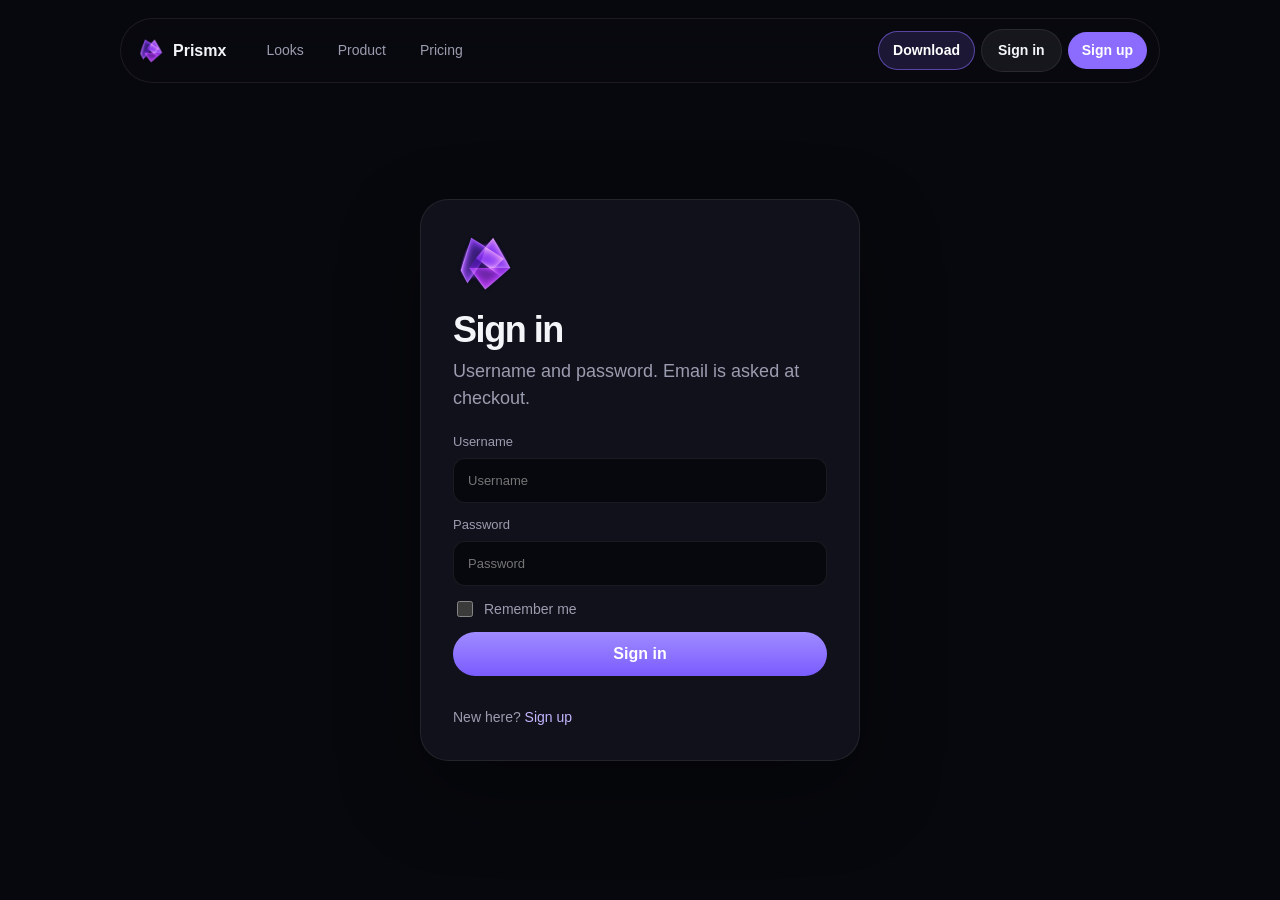
==== account.html @ 266613dd "Publish the current site, including the Windows download page." ====
<!DOCTYPE html>
<html lang="en">
<head>
  <meta charset="UTF-8" />
  <meta name="viewport" content="width=device-width, initial-scale=1" />
  <meta name="view-transition" content="same-origin" />
  <title>Account settings — Prismx</title>
  <link rel="icon" href="logo.png" />
  <link rel="stylesheet" href="styles.css?v=8" />
</head>
<body>
  <header class="nav">
    <a class="brand" href="index.html">
      <img src="logo.png" alt="" />
      <span>Prismx</span>
    </a>
    <nav class="nav-links" aria-label="Page">
      <a href="index.html#looks">Looks</a>
      <a href="index.html#product">Product</a>
      <a href="index.html#pricing">Pricing</a>
      <a class="nav-download" href="download.html">Download</a>
      <a class="nav-signin" id="navSignIn" href="account.html" aria-current="page">Sign in</a>
      <a class="nav-cta" id="navSignUp" href="signup.html">Sign up</a>
    </nav>
    <button class="nav-toggle" type="button" aria-label="Menu" aria-expanded="false">
      <span></span><span></span>
    </button>
  </header>

  <main class="account" id="accountPage">
    <section class="account-card account-wide reveal">
      <img class="account-mark" src="logo.png" alt="" />
      <h1>Account settings</h1>
      <p class="lede">Your plan, key, and billing. A subscription keeps the same key while it is paid. A missed payment pauses that key until you renew it. Cancelling it leaves the key on until the time you already paid for ends, then you need a new key.</p>
      <dl class="bill">
        <div><dt>Plan</dt><dd id="billPlan">No plan</dd></div>
        <div><dt>Status</dt><dd id="billStatus">No key yet</dd></div>
        <div><dt>Email</dt><dd id="billEmail">Added at checkout</dd></div>
        <div><dt>Customer</dt><dd id="billCustomer">Assigned when the account is created</dd></div>
        <div><dt>Order</dt><dd id="billOrder">Shown after checkout</dd></div>
        <div><dt>Key</dt><dd class="key-line"><span id="billKey">None yet</span><button type="button" class="eye" id="billKeyEye" hidden aria-label="Show key"><svg class="open-eye" viewBox="0 0 24 24" aria-hidden="true"><path fill="currentColor" d="M12 5c5.5 0 9.5 4.2 11 7-1.5 2.8-5.5 7-11 7S2.5 14.8 1 12C2.5 9.2 6.5 5 12 5zm0 2C8.2 7 5 9.8 3.6 12 5 14.2 8.2 17 12 17s7-2.8 8.4-5C19 9.8 15.8 7 12 7zm0 2.2a2.8 2.8 0 1 1 0 5.6 2.8 2.8 0 0 1 0-5.6z"/></svg><svg class="shut" viewBox="0 0 24 24" aria-hidden="true"><path fill="currentColor" d="M3.3 4.7 4.7 3.3 20.7 19.3 19.3 20.7 16.2 17.6A12 12 0 0 1 12 19C6.5 19 2.5 14.8 1 12a13 13 0 0 1 4.1-4.7L3.3 4.7zM8.1 9.5A2.8 2.8 0 0 0 9.4 14.6l-1.5 1.5A11 11 0 0 1 3.6 12C5 9.8 8.1 7.2 12 7c.7 0 1.4.1 2 .3L12.4 9a2.8 2.8 0 0 0-4.3.5zM12 7.1l-.2 1.5c3.2.5 5.6 2.4 6.8 3.4-.4.5-.9 1-1.5 1.5l1.4 1.4A13 13 0 0 0 23 12c-1.5-2.8-5.5-7-11-7z"/></svg></button></dd></div>
        <div><dt>Billing</dt><dd id="billDate">Choose a plan to get a key.</dd></div>
      </dl>
      <div class="bill-actions">
        <button class="btn primary" id="renewBtn" type="button" hidden>Renew</button>
        <button class="btn ghost" id="cancelBtn" type="button" hidden>Cancel subscription</button>
        <a class="btn ghost" id="newKeyLink" href="index.html#pricing" hidden>Get a new key</a>
      </div>
      <p class="form-note" id="formNote" role="status"></p>
      <h2>Billing history</h2>
      <ul class="history" id="billHistory"></ul>
    </section>
  </main>
  <script src="site.js?v=6"></script>
  <script src="auth.js?v=9"></script>
</body>
</html>
---- styles.css ----
:root {
  --bg: #07080d;
  --ink: #f4f5f8;
  --muted: #9b9caf;
  --line: rgba(255, 255, 255, 0.08);
  --purple: #8b6cff;
  --purple-2: #c4b5ff;
  --card: #10111a;
  --ease: cubic-bezier(0.22, 1, 0.36, 1);
  color-scheme: dark;
}

* { box-sizing: border-box; }
html { scroll-behavior: smooth; }
body {
  margin: 0;
  background: var(--bg);
  color: var(--ink);
  font-family: "Segoe UI", sans-serif;
  line-height: 1.5;
}
img { max-width: 100%; display: block; }
a { color: inherit; text-decoration: none; }
button, input { font: inherit; color: inherit; }
h1, h2, h3 { letter-spacing: -0.04em; line-height: 1.02; margin: 0; }
p { margin: 0; }

.nav {
  position: fixed; z-index: 20; top: 18px; left: 50%;
  transform: translateX(-50%);
  width: min(1040px, calc(100% - 28px));
  display: flex; align-items: center; gap: 18px;
  padding: 10px 12px 10px 16px;
  background: rgba(10, 11, 16, 0.72);
  border: 1px solid var(--line);
  border-radius: 999px;
  backdrop-filter: blur(16px);
}
.brand { display: flex; align-items: center; gap: 8px; font-weight: 650; }
.brand img { width: 28px; height: 28px; }
.nav-links { display: flex; gap: 6px; margin-left: 8px; flex: 1; align-items: center; }
.nav-links a {
  padding: 8px 14px; border-radius: 999px; color: var(--muted); font-size: 14px;
  transition: background 0.35s var(--ease), color 0.35s var(--ease), transform 0.35s var(--ease);
}
.nav-links a:hover, .nav-links a[aria-current="page"] { color: var(--ink); background: rgba(255,255,255,0.06); }
.nav-links .nav-download {
  margin-left: auto;
  border: 1px solid rgba(139, 108, 255, 0.55);
  background: rgba(139, 108, 255, 0.16);
  color: white;
  font-weight: 650;
}
.nav-links .nav-download:hover { color: white; background: rgba(139, 108, 255, 0.32); }
.nav-links .nav-signin {
  margin-left: 0;
  padding: 10px 16px; border-radius: 999px;
  border: 1px solid var(--line); color: var(--ink); font-weight: 650;
}
.nav-links .nav-signin:hover { color: var(--ink); background: rgba(255,255,255,0.06); transform: translateY(-2px); }
.nav-links .nav-cta,
.nav-links .nav-cta:hover { margin-left: 0; color: white; background: var(--purple); }
.nav-cta, .btn {
  margin-left: auto;
  border: 0; border-radius: 999px; padding: 10px 16px;
  background: var(--purple); color: white; font-weight: 650;
  transition: transform 0.35s var(--ease), background 0.35s var(--ease);
}
.nav-cta:hover, .btn:hover { transform: translateY(-2px); }
.btn:active, .nav-cta:active { transform: scale(0.97); }
.btn.ghost { background: #171822; border: 1px solid var(--line); }
.btn.primary { background: linear-gradient(180deg, #a08bff, #7a5cff); }
.nav-toggle { display: none; margin-left: auto; background: transparent; border: 0; width: 42px; height: 42px; }
.nav-toggle span { display: block; height: 2px; margin: 6px 8px; background: white; border-radius: 2px; }

.hero {
  min-height: 100vh;
  display: flex; flex-direction: column; align-items: center; justify-content: center;
  text-align: center; padding: 140px 24px 80px;
  background:
    radial-gradient(520px 280px at 50% 42%, rgba(139, 108, 255, 0.28), transparent 70%),
    var(--bg);
}
.pill, .kicker {
  color: var(--purple-2); letter-spacing: 0.16em; text-transform: uppercase; font-size: 12px; font-weight: 650;
}
.pill {
  display: inline-flex; align-items: center; gap: 8px;
  padding: 7px 12px; border-radius: 999px;
  border: 1px solid rgba(139, 108, 255, 0.35);
  background: rgba(139, 108, 255, 0.08);
}
.pill i { width: 7px; height: 7px; border-radius: 50%; background: #3dd68c; box-shadow: 0 0 0 4px rgba(61, 214, 140, 0.15); }
.hero h1 { font-size: clamp(52px, 8vw, 92px); margin-top: 22px; }
.hero h1 em { font-style: normal; color: #b7a6ff; }
.lede { max-width: 560px; color: var(--muted); margin-top: 18px; font-size: 18px; }
.hero-actions { display: flex; gap: 12px; margin-top: 28px; }
.ticks { display: flex; gap: 22px; list-style: none; padding: 0; margin: 28px 0 0; color: var(--muted); font-size: 14px; }
.ticks li::before { content: ""; display: inline-block; width: 7px; height: 7px; margin-right: 8px; border-radius: 50%; background: #3dd68c; }

.story { height: 420vh; position: relative; }
.story-pin {
  position: sticky; top: 0; height: 100vh;
  display: grid;
  grid-template-columns: minmax(0, 1.35fr) minmax(280px, 0.75fr);
  gap: 48px; align-items: center;
  padding: 110px 6vw 90px;
}
.compare { min-width: 0; }
.frame {
  position: relative; height: min(58vh, 520px);
  border-radius: 28px; overflow: hidden;
  background: #12131c; border: 1px solid var(--line);
  box-shadow: 0 30px 80px rgba(0, 0, 0, 0.35);
  touch-action: none; cursor: ew-resize;
  user-select: none; -webkit-user-select: none;
}
.shot {
  position: absolute; inset: 0; width: 100%; height: 100%; object-fit: cover; pointer-events: none;
  -webkit-user-drag: none; user-select: none;
}
.grade { clip-path: inset(0 44% 0 0); }
.tag {
  position: absolute; top: 16px; z-index: 2;
  padding: 6px 10px; border-radius: 999px; font-size: 11px; letter-spacing: 0.12em; text-transform: uppercase;
  background: rgba(8, 9, 14, 0.72);
}
.tag.before { left: 16px; }
.tag.after { right: 16px; }
.split {
  position: absolute; top: 0; bottom: 0; left: 56%; width: 28px; margin-left: -14px; z-index: 3;
  display: grid; place-items: center;
  user-select: none; -webkit-user-select: none;
}
.split:focus { outline: none; }
.split:focus-visible { outline: 2px solid rgba(196, 181, 255, 0.9); outline-offset: 4px; }
.split::before { content: ""; position: absolute; top: 0; bottom: 0; left: 13px; width: 2px; background: white; }
.knob {
  width: 42px; height: 42px; border-radius: 50%;
  background: var(--purple);
  box-shadow: 0 8px 24px rgba(139, 108, 255, 0.45);
  position: relative;
}
.knob::before, .knob::after {
  content: ""; position: absolute; top: 16px; width: 7px; height: 7px;
  border-top: 2px solid white; border-right: 2px solid white;
}
.knob::before { left: 10px; transform: rotate(-135deg); }
.knob::after { right: 10px; transform: rotate(45deg); }
.rail { height: 4px; margin: 16px 8px 0; background: #1c1d2a; border-radius: 99px; }
.rail i { display: block; height: 100%; width: 56%; border-radius: inherit; background: linear-gradient(90deg, #6d56e8, #c4b5ff); }

.story-copy { position: relative; min-height: 620px; }
.story-copy .text-link { position: absolute; left: 0; bottom: 0; }
.pane {
  position: absolute; inset: 0 auto auto 0; width: 100%;
  opacity: 0; transform: translateY(22px);
  transition: opacity 0.55s var(--ease), transform 0.55s var(--ease);
  pointer-events: none;
}
.pane.on { opacity: 1; transform: none; pointer-events: auto; }
.pane h2 { font-size: clamp(36px, 4vw, 56px); margin: 12px 0 14px; }
.pane p, .pane li span { color: var(--muted); }
.pane ul { list-style: none; padding: 0; margin: 22px 0; display: grid; gap: 14px; }
.pane li { display: grid; gap: 2px; }
.pane strong { font-size: 15px; }
.text-link { color: var(--purple-2); font-weight: 650; }
.chapters {
  position: absolute; left: 6vw; right: 6vw; bottom: 28px;
  display: grid; grid-template-columns: repeat(4, 1fr); gap: 18px;
}
.chapters button {
  background: transparent; border: 0; border-top: 1px solid rgba(255,255,255,0.14);
  text-align: left; padding: 12px 0; color: var(--muted); cursor: pointer;
}
.chapters button.on { color: white; border-top-color: var(--purple); }

.product, .pricing { padding: 110px 6vw; }
.section-head { max-width: 680px; margin-bottom: 36px; }
.pricing .section-head { margin-left: auto; margin-right: auto; text-align: center; }
.pricing .kicker { display: flex; justify-content: center; align-items: center; gap: 12px; }
.pricing .kicker::before, .pricing .kicker::after {
  content: ""; width: 28px; height: 1px; background: rgba(139, 108, 255, 0.8);
}
.section-head h2, .closing h2 { font-size: clamp(40px, 5vw, 68px); margin: 10px 0 12px; }
.section-head p, .closing p { color: var(--muted); font-size: 18px; }
.cards, .plans { display: grid; grid-template-columns: repeat(4, 1fr); gap: 14px; }
.plans { grid-template-columns: repeat(3, 1fr); align-items: stretch; }
.card, .plan {
  background: var(--card); border: 1px solid var(--line); border-radius: 22px; padding: 22px;
}
.card span, .plan h3 { color: var(--purple-2); font-size: 13px; letter-spacing: 0.14em; }
.card h3 { margin: 28px 0 8px; font-size: 24px; }
.card p, .plan p, .plan li { color: var(--muted); }
.plan { display: flex; flex-direction: column; gap: 12px; padding: 28px; background: #0d0d12; }
.plan-tag {
  margin: 0; color: var(--purple-2); font-size: 12px; font-weight: 700;
  letter-spacing: 0.16em; text-transform: uppercase;
}
.plan h3 { color: white; font-size: 32px; letter-spacing: -0.04em; }
.plan .amount {
  display: flex; align-items: baseline; gap: 8px;
  margin: 0; font-size: 52px; color: white; letter-spacing: -0.05em; font-weight: 720;
}
.plan .amount small { font-size: 16px; color: var(--muted); font-weight: 500; letter-spacing: 0; }
.plan ul {
  list-style: none; padding: 16px 0 8px; margin: 4px 0 8px;
  border-top: 1px solid var(--line); display: grid; gap: 10px;
}
.plan li { position: relative; padding-left: 22px; }
.plan li::before { content: "✓"; position: absolute; left: 0; color: #3dd68c; }
.plan .btn { margin-top: auto; text-align: center; border-radius: 14px; }
.plan.featured {
  background: linear-gradient(180deg, rgba(139, 108, 255, 0.16), #100e18 42%);
  border-color: #8b6cff;
  box-shadow: 0 0 0 1px rgba(139, 108, 255, 0.35), 0 24px 70px rgba(139, 108, 255, 0.16);
  transform: translateY(-18px);
}

.closing {
  margin: 20px 6vw 80px; padding: 72px 32px; text-align: center; border-radius: 32px;
  background:
    radial-gradient(420px 180px at 50% 0%, rgba(139, 108, 255, 0.35), transparent 70%),
    #10111a;
  border: 1px solid var(--line);
}
.closing .btn { display: inline-block; margin-top: 22px; }

footer {
  display: flex; justify-content: space-between; gap: 18px; align-items: center;
  padding: 28px 6vw 40px; color: var(--muted); border-top: 1px solid var(--line);
}
footer p { max-width: 360px; }

.reveal { animation: rise 0.9s var(--ease) both; animation-timeline: view(); animation-range: entry 0% cover 28%; }
@keyframes rise { from { opacity: 0; transform: translateY(28px); } to { opacity: 1; transform: none; } }

.account { min-height: 100vh; display: grid; place-items: center; padding: 120px 20px 60px; }
.account-card {
  width: min(440px, 100%);
  background: #10111a; border: 1px solid var(--line); border-radius: 28px; padding: 32px;
  box-shadow: 0 30px 80px rgba(0,0,0,0.35);
}
.account-mark { width: 64px; height: 64px; margin-bottom: 16px; }
.account-card h1 { font-size: 36px; }
.account-card .lede { margin: 10px 0 20px; }
.switch { display: grid; grid-template-columns: 1fr 1fr; padding: 4px; background: #07080d; border-radius: 999px; margin-bottom: 18px; }
.switch button { border: 0; background: transparent; border-radius: 999px; padding: 8px; color: var(--muted); cursor: pointer; }
.switch button.on { background: #1a1b27; color: white; }
form { display: grid; gap: 12px; }
form .btn { margin-left: 0; width: 100%; text-align: center; }
label { display: grid; gap: 6px; color: var(--muted); font-size: 13px; }
input {
  border: 1px solid var(--line); background: #07080d; border-radius: 12px; padding: 12px 14px;
}
input:focus { outline: 2px solid rgba(139, 108, 255, 0.7); }
.form-note { min-height: 1.2em; color: var(--purple-2); }
.form-note.bad { color: #ff8fa0; }
.check { display: flex; align-items: center; gap: 8px; color: var(--muted); font-size: 14px; }
.check input { width: 16px; height: 16px; accent-color: var(--purple); }
.swap { color: var(--muted); font-size: 14px; }
.swap a { color: var(--purple-2); }
.key-box {
  margin-top: 4px; padding: 14px; border-radius: 12px;
  background: #07080d; border: 1px solid rgba(139, 108, 255, 0.45);
  letter-spacing: 0.08em; font-size: 18px;
  display: flex; align-items: center; justify-content: center; gap: 12px;
}
.key-box[hidden] { display: none; }
.key-line { display: inline-flex; align-items: center; gap: 8px; }
.eye {
  width: 34px; height: 34px; border-radius: 999px; padding: 0;
  border: 1px solid var(--line); background: #171522; color: var(--muted);
  display: grid; place-items: center; cursor: pointer; flex: none;
}
.eye[hidden] { display: none; }
.eye svg { width: 18px; height: 18px; }
.eye .shut { display: none; }
.eye.open .open-eye { display: none; }
.eye.open .shut { display: block; }
.eye.open { color: var(--purple-2); }
.account-wide { width: min(680px, 100%); }
.bill { display: grid; gap: 10px; margin: 8px 0 18px; }
.bill div { display: grid; grid-template-columns: 110px 1fr; gap: 12px; align-items: baseline; }
.bill dt { color: var(--muted); font-size: 13px; }
.bill dd { margin: 0; }
.bill-actions { display: flex; flex-wrap: wrap; gap: 10px; }
.bill-actions .btn { margin-left: 0; width: auto; }
.history { list-style: none; padding: 0; margin: 12px 0 0; display: grid; gap: 10px; }
.history li { padding: 12px 14px; border-radius: 14px; background: #07080d; border: 1px solid var(--line); }
.history time { display: block; color: var(--muted); font-size: 12px; margin-bottom: 4px; }
.account-card h2 { font-size: 18px; margin-top: 22px; }

.checkout-body { background: #07060c; }
.checkout {
  min-height: 100vh;
  display: grid;
  grid-template-columns: 320px minmax(0, 1fr);
  gap: 22px;
  padding: 18px;
}
.order {
  display: flex; flex-direction: column;
  background: #100e18;
  border: 1px solid rgba(255,255,255,0.06);
  border-radius: 22px;
  padding: 22px 22px 18px;
}
.order-top { display: flex; align-items: center; justify-content: space-between; gap: 12px; }
.order-brand { display: flex; align-items: center; gap: 10px; }
.order-brand img { width: 36px; height: 36px; }
.order-brand strong { display: block; letter-spacing: 0.08em; font-size: 13px; }
.order-brand small { color: var(--muted); font-size: 12px; }
.lang {
  border: 1px solid var(--line); border-radius: 999px; padding: 6px 10px;
  font-size: 12px; letter-spacing: 0.08em; color: var(--muted);
}
.order-kicker {
  margin-top: 28px; color: var(--muted); letter-spacing: 0.16em;
  text-transform: uppercase; font-size: 12px; font-weight: 650;
}
.order-price { font-size: 64px; font-weight: 720; letter-spacing: -0.05em; line-height: 1; margin-top: 8px; }
.order-count { color: var(--muted); margin: 6px 0 18px; }
.order-item {
  display: grid; grid-template-columns: 52px 1fr auto; gap: 12px; align-items: center;
  padding: 14px 0; border-top: 1px solid var(--line); border-bottom: 1px solid var(--line);
}
.order-item img {
  width: 52px; height: 52px; border-radius: 12px; object-fit: cover;
  background: #1a1730; padding: 6px;
}
.order-item strong { font-size: 13px; letter-spacing: 0.04em; }
.order-item span, .order-line span:last-child { color: var(--ink); }
.order-line {
  display: flex; justify-content: space-between; gap: 12px;
  padding: 14px 0; border-bottom: 1px solid var(--line); color: var(--muted);
}
.order-line.total { border-bottom: 0; color: var(--ink); font-weight: 650; }
.order-help { margin-top: auto; padding-top: 28px; }
.order-help p { color: var(--muted); font-size: 14px; margin-bottom: 10px; }
.support {
  display: block; text-align: center; border-radius: 12px; padding: 12px;
  border: 1px solid var(--line); background: #171522; color: var(--ink); font-weight: 650;
}
.pay { padding: 8px 18px 28px 8px; min-width: 0; }
.steps {
  list-style: none; display: grid; grid-template-columns: repeat(3, 1fr);
  gap: 18px; margin: 0 0 22px; padding: 0 0 14px;
  border-bottom: 1px solid rgba(255,255,255,0.08);
}
.steps li { color: #6d6a80; font-size: 14px; display: flex; align-items: center; gap: 8px; position: relative; }
.steps li span { font-size: 12px; letter-spacing: 0.08em; }
.steps li.on { color: white; }
.steps li.on::after, .steps li.done::after {
  content: ""; position: absolute; left: 0; right: 18px; bottom: -15px; height: 2px;
  background: linear-gradient(90deg, #8b6cff, transparent);
}
.steps li.done { color: var(--purple-2); }
.pay-form { display: grid; gap: 16px; }
.checkout-body form { display: grid; gap: 16px; }
.pay-block {
  background: #12101a; border: 1px solid rgba(255,255,255,0.06);
  border-radius: 18px; padding: 18px;
}
.pay-block header, .delivery header { display: flex; gap: 12px; align-items: flex-start; margin-bottom: 16px; }
.pay-block header > span, .delivery header > span {
  width: 28px; height: 28px; border-radius: 50%; display: grid; place-items: center;
  background: #2a2448; color: var(--purple-2); font-size: 12px; flex: none;
}
.pay-block h2, .delivery h2 { font-size: 18px; letter-spacing: -0.03em; }
.pay-block header p, .delivery header p { color: var(--muted); font-size: 14px; margin-top: 2px; }
.pay-grid { display: grid; grid-template-columns: 1.4fr 0.8fr; gap: 12px; }
.checkout-body label { display: grid; gap: 6px; color: var(--muted); font-size: 13px; }
.checkout-body input[type="email"],
.checkout-body input[type="text"] {
  width: 100%; border: 1px solid rgba(255,255,255,0.08); background: #0c0b12;
  border-radius: 12px; padding: 14px 14px;
}
.promo { display: grid; grid-template-columns: 1fr auto; gap: 10px; }
.promo button, .pay-back {
  border: 1px solid rgba(255,255,255,0.1); background: #171522; color: var(--ink);
  border-radius: 12px; padding: 0 18px; font-weight: 650; cursor: pointer;
}
.methods { display: grid; grid-template-columns: 1fr 1fr; gap: 10px; }
.method {
  position: relative;
  display: flex; align-items: center; gap: 10px; min-height: 58px; padding: 10px 14px;
  border-radius: 14px; border: 1px solid rgba(255,255,255,0.08); background: #0c0b12;
  cursor: pointer; color: var(--ink); font-weight: 650;
}
.method input {
  position: absolute; inset: 0; width: 100%; height: 100%; margin: 0;
  appearance: none; background: transparent; border: 0; cursor: pointer;
}
.method svg { width: 28px; height: 28px; flex: none; }
.method.on {
  border-color: #8b6cff;
  background: linear-gradient(90deg, rgba(99, 91, 255, 0.28), #141226 55%);
  box-shadow: inset 0 0 0 1px rgba(139, 108, 255, 0.35);
}
.agree {
  display: flex !important; align-items: flex-start; gap: 10px;
  margin-top: 12px; color: var(--muted); font-size: 13px; line-height: 1.4;
}
.agree input { width: 16px; height: 16px; margin-top: 2px; accent-color: var(--purple); flex: none; }
.pay-actions { display: flex; gap: 10px; margin-top: 16px; }
.pay-go {
  flex: 1; text-align: center; border: 0; border-radius: 14px; padding: 14px 18px;
  background: linear-gradient(180deg, #b08cff, #7d5cff); color: white; font-weight: 700;
  box-shadow: 0 10px 30px rgba(125, 92, 255, 0.28); cursor: pointer;
}
.pay-back { display: grid; place-items: center; min-width: 140px; text-decoration: none; }
.manual {
  position: fixed; inset: 0; z-index: 40;
  display: grid; place-items: center; padding: 18px;
  background: rgba(7, 6, 12, 0);
  backdrop-filter: blur(18px);
  -webkit-backdrop-filter: blur(18px);
  opacity: 0;
  visibility: hidden;
  pointer-events: none;
  transition: opacity 0.4s var(--ease), background 0.4s var(--ease), visibility 0.4s;
}
.manual.show {
  opacity: 1;
  visibility: visible;
  pointer-events: auto;
  background: rgba(7, 6, 12, 0.55);
}
.manual[hidden] { display: none; }
.manual-card {
  width: min(420px, 100%);
  background:
    radial-gradient(280px 120px at 50% -20%, rgba(139, 108, 255, 0.35), transparent 70%),
    #12101a;
  border: 1px solid rgba(139, 108, 255, 0.5);
  border-radius: 22px;
  padding: 22px;
  box-shadow: 0 24px 70px rgba(80, 50, 180, 0.38);
  transform: translateY(22px) scale(0.94);
  opacity: 0;
  transition: transform 0.48s var(--ease), opacity 0.4s var(--ease);
}
.manual.show .manual-card { transform: none; opacity: 1; }
.manual-kicker {
  color: var(--purple-2); letter-spacing: 0.16em; text-transform: uppercase;
  font-size: 12px; font-weight: 650;
}
.manual-card h2 { font-size: 28px; margin: 8px 0 10px; }
.manual-card p { color: var(--muted); font-size: 15px; }
.manual-actions { display: grid; gap: 10px; margin-top: 18px; }
.manual-actions .pay-go,
.manual-actions .pay-back { width: 100%; min-height: 48px; }
.delivery {
  background: #12101a; border: 1px solid rgba(255,255,255,0.06);
  border-radius: 18px; padding: 18px;
}
.checkout-body form[hidden],
.delivery[hidden] { display: none !important; }
.checkout-body .key-box { margin-top: 0; font-size: 28px; padding: 22px; }
.order-no {
  margin: 0 0 10px; color: var(--purple-2); letter-spacing: 0.08em;
  font-size: 16px; font-weight: 650;
}
.order-no[hidden] { display: none; }
.checkout-body .form-note { min-height: 0; }

@media (max-width: 980px) {
  .nav-links { display: none; }
  .nav.open .nav-links {
    display: flex; flex-direction: column;
    position: absolute; top: 64px; left: 0; right: 0;
    padding: 12px; background: rgba(16, 17, 26, 0.92); border-radius: 18px; border: 1px solid var(--line);
    backdrop-filter: blur(16px);
    animation: menu-in 0.42s var(--ease);
  }
  .nav-toggle { display: block; }
  .nav.open .nav-download,
  .nav.open .nav-signin { margin-left: 0; }
  .story { height: auto; }
  .story-pin { position: relative; height: auto; grid-template-columns: 1fr; padding-top: 120px; }
  .story-copy { min-height: 0; }
  .pane { position: relative; opacity: 1; transform: none; margin-bottom: 28px; }
  .chapters { position: relative; left: auto; right: auto; bottom: auto; margin-top: 8px; grid-template-columns: repeat(2, 1fr); }
  .cards, .plans { grid-template-columns: 1fr; }
  .plan.featured { transform: none; }
  footer { flex-direction: column; align-items: flex-start; }
  .checkout { grid-template-columns: 1fr; padding: 12px; }
  .order { min-height: 0; }
  .order-help { margin-top: 24px; }
  .pay { padding: 0 0 24px; }
  .steps { grid-template-columns: 1fr; gap: 8px; }
  .steps li.on::after, .steps li.done::after { display: none; }
  .pay-grid, .methods, .pay-actions { grid-template-columns: 1fr; }
  .pay-actions { flex-direction: column; }
  .order-price { font-size: 48px; }
}
.download {
  min-height: 100vh;
  display: grid;
  grid-template-columns: minmax(280px, 0.85fr) minmax(0, 1.15fr);
  gap: 48px;
  align-items: center;
  padding: 140px 6vw 80px;
}
.download-copy h1 { font-size: clamp(44px, 6vw, 76px); margin-top: 16px; }
.download-copy h1 em { font-style: normal; color: #b7a6ff; }
.download-copy .lede { margin-top: 16px; }
.download-copy .btn { display: inline-flex; margin: 28px 0 0; padding: 14px 22px; }
.download-note { margin-top: 14px; color: var(--muted); font-size: 14px; }
.download-frame {
  border-radius: 28px; overflow: hidden;
  border: 1px solid var(--line);
  background: #12131c;
  box-shadow: 0 30px 80px rgba(0, 0, 0, 0.4);
}
.download-frame img { width: 100%; height: auto; }
@media (max-width: 980px) {
  .download { grid-template-columns: 1fr; padding-top: 120px; }
}

@view-transition { navigation: auto; }
::view-transition-old(root) { animation: 420ms var(--ease) both page-out; }
::view-transition-new(root) { animation: 520ms var(--ease) both page-in; }
@keyframes page-out {
  to { opacity: 0; filter: blur(14px); transform: scale(1.015); }
}
@keyframes page-in {
  from { opacity: 0; filter: blur(16px); transform: translateY(16px) scale(0.985); }
}
@keyframes menu-in {
  from { opacity: 0; transform: translateY(-10px); filter: blur(8px); }
}
body.page-leave { animation: page-out 0.34s var(--ease) both; }

@media (prefers-reduced-motion: reduce) {
  html { scroll-behavior: auto; }
  .reveal, .pane, .nav.open .nav-links, body.page-leave { animation: none; opacity: 1; transform: none; filter: none; }
  ::view-transition-old(root),
  ::view-transition-new(root) { animation: none; }
  .manual, .manual-card { transition: none; }
}
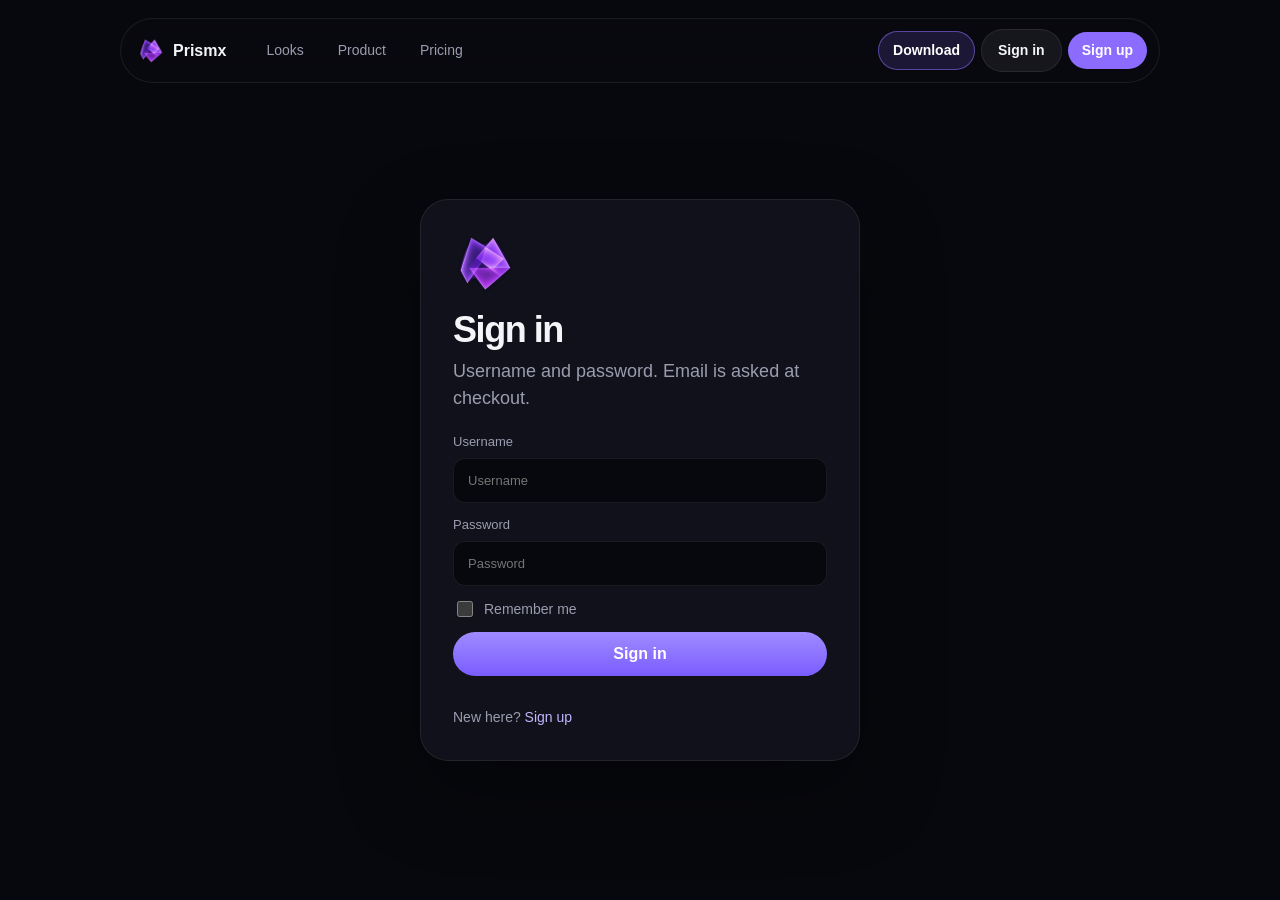
==== commit f49eb038: "Let the website create accounts through the account server." ====
--- a/account.html
+++ b/account.html
@@ -52,6 +52,6 @@
     </section>
   </main>
   <script src="site.js?v=6"></script>
-  <script src="auth.js?v=9"></script>
+  <script src="auth.js?v=10"></script>
 </body>
 </html>
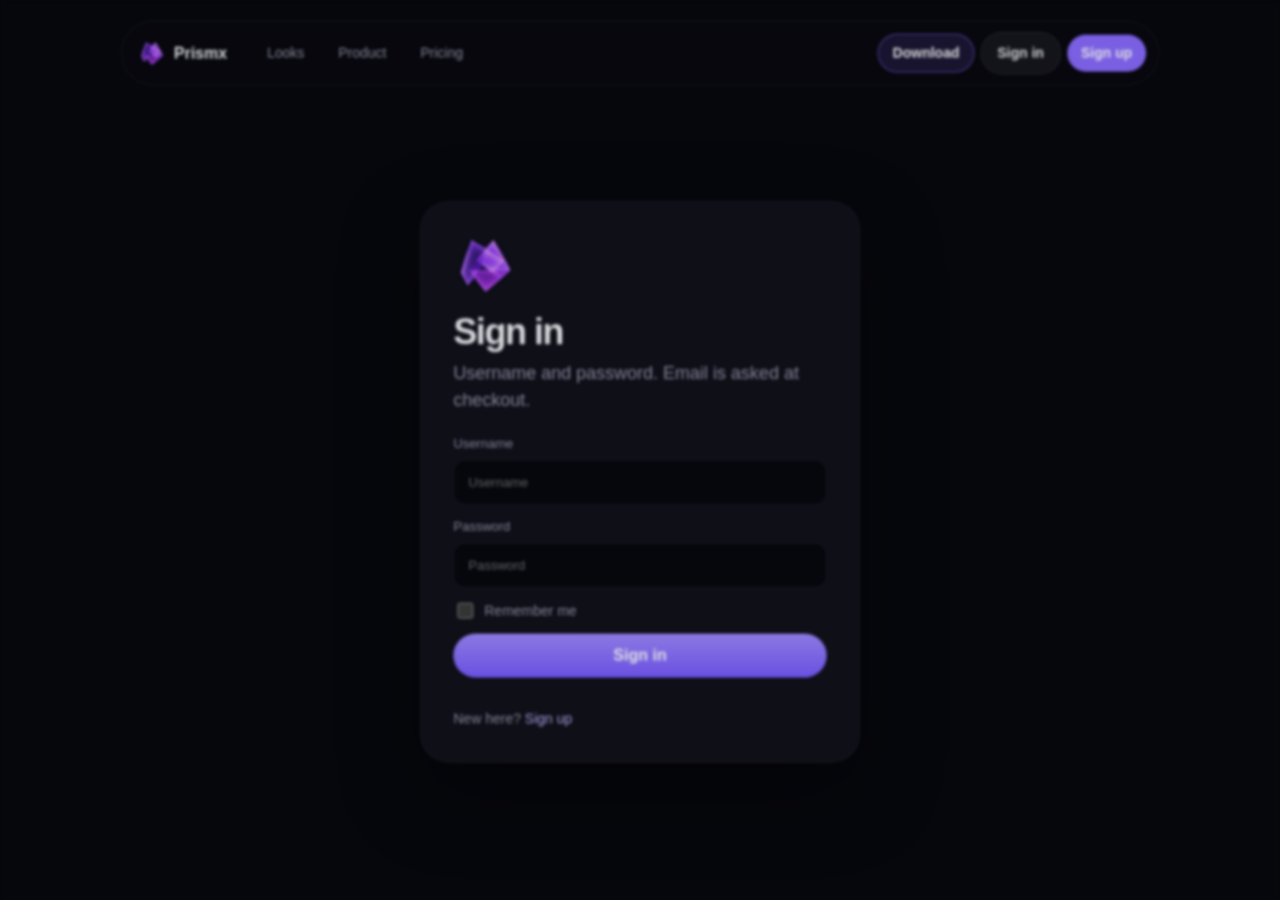
==== commit e306eed9: "Point the site at the account server that is running now." ====
--- a/account.html
+++ b/account.html
@@ -52,6 +52,6 @@
     </section>
   </main>
   <script src="site.js?v=6"></script>
-  <script src="auth.js?v=10"></script>
+  <script src="auth.js?v=11"></script>
 </body>
 </html>
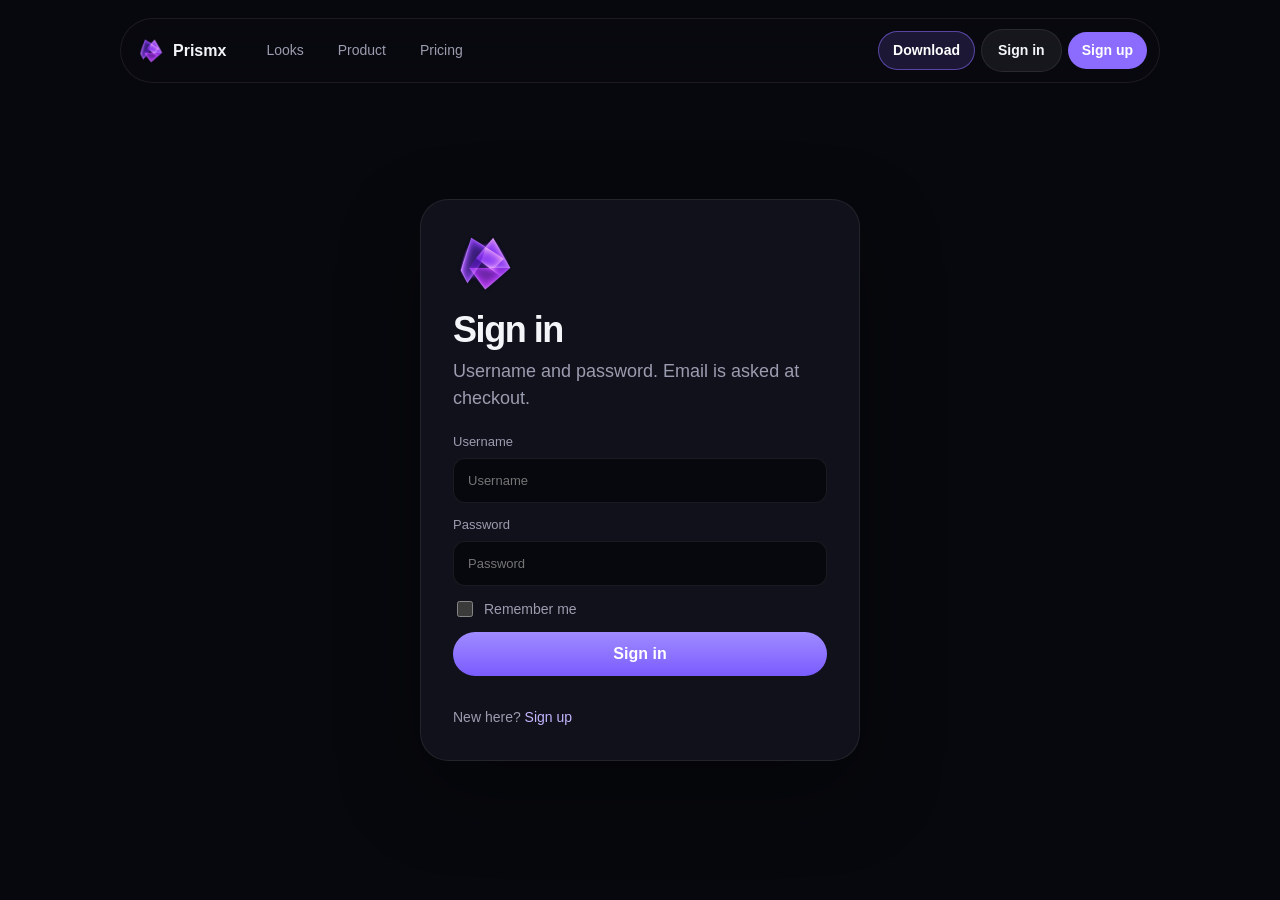
==== commit b6535790: "Point the site at the DigitalOcean account server." ====
--- a/account.html
+++ b/account.html
@@ -1,10 +1,10 @@
-<!DOCTYPE html>
+﻿<!DOCTYPE html>
 <html lang="en">
 <head>
   <meta charset="UTF-8" />
   <meta name="viewport" content="width=device-width, initial-scale=1" />
   <meta name="view-transition" content="same-origin" />
-  <title>Account settings — Prismx</title>
+  <title>Account settings â€” Prismx</title>
   <link rel="icon" href="logo.png" />
   <link rel="stylesheet" href="styles.css?v=8" />
 </head>
@@ -52,6 +52,6 @@
     </section>
   </main>
   <script src="site.js?v=6"></script>
-  <script src="auth.js?v=11"></script>
+  <script src="auth.js?v=13"></script>
 </body>
 </html>
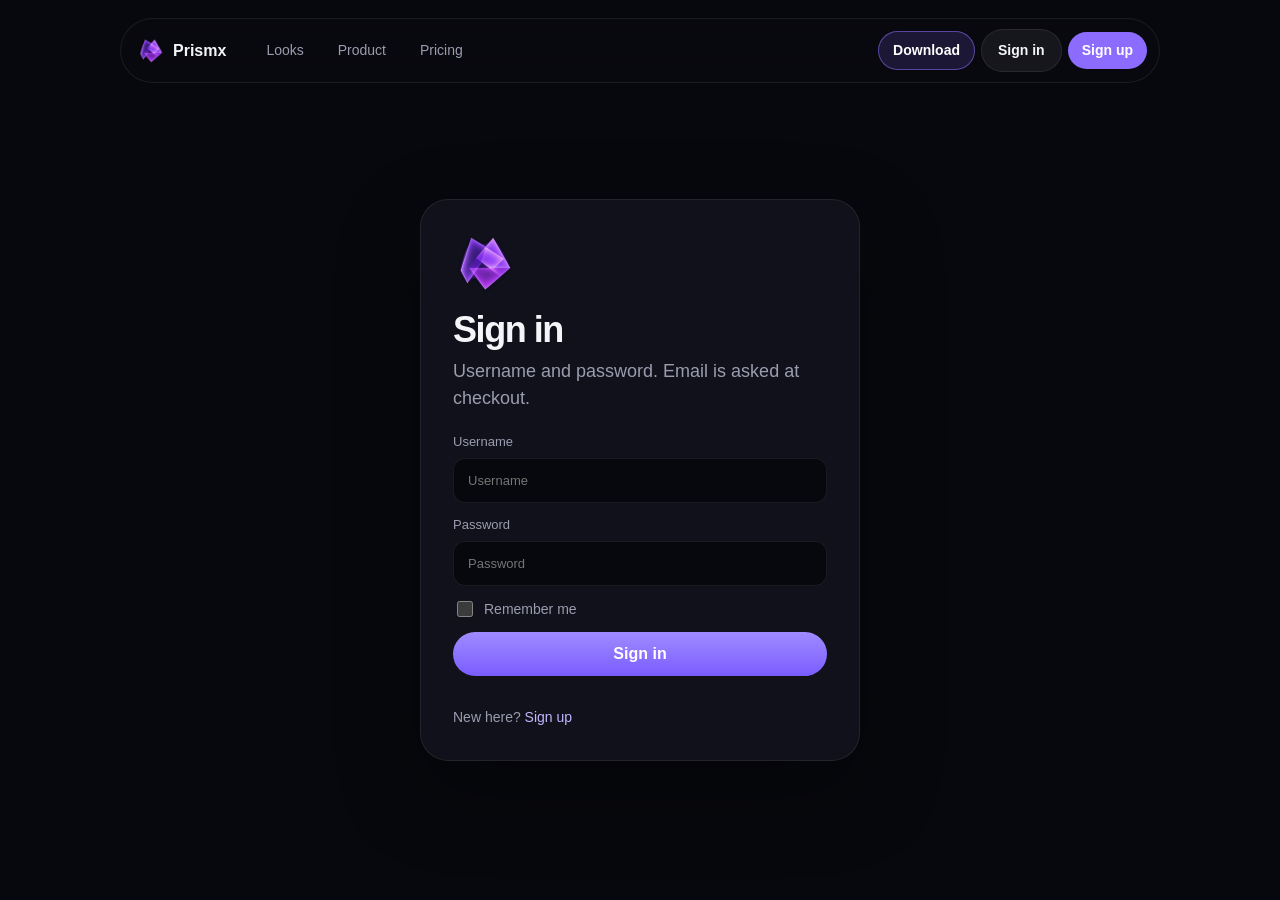
==== commit bf6b7367: "Bump auth.js cache to v14" ====
--- a/account.html
+++ b/account.html
@@ -1,10 +1,10 @@
-﻿<!DOCTYPE html>
+<!DOCTYPE html>
 <html lang="en">
 <head>
   <meta charset="UTF-8" />
   <meta name="viewport" content="width=device-width, initial-scale=1" />
   <meta name="view-transition" content="same-origin" />
-  <title>Account settings â€” Prismx</title>
+  <title>Account settings — Prismx</title>
   <link rel="icon" href="logo.png" />
   <link rel="stylesheet" href="styles.css?v=8" />
 </head>
@@ -52,6 +52,6 @@
     </section>
   </main>
   <script src="site.js?v=6"></script>
-  <script src="auth.js?v=13"></script>
+  <script src="auth.js?v=14"></script>
 </body>
 </html>
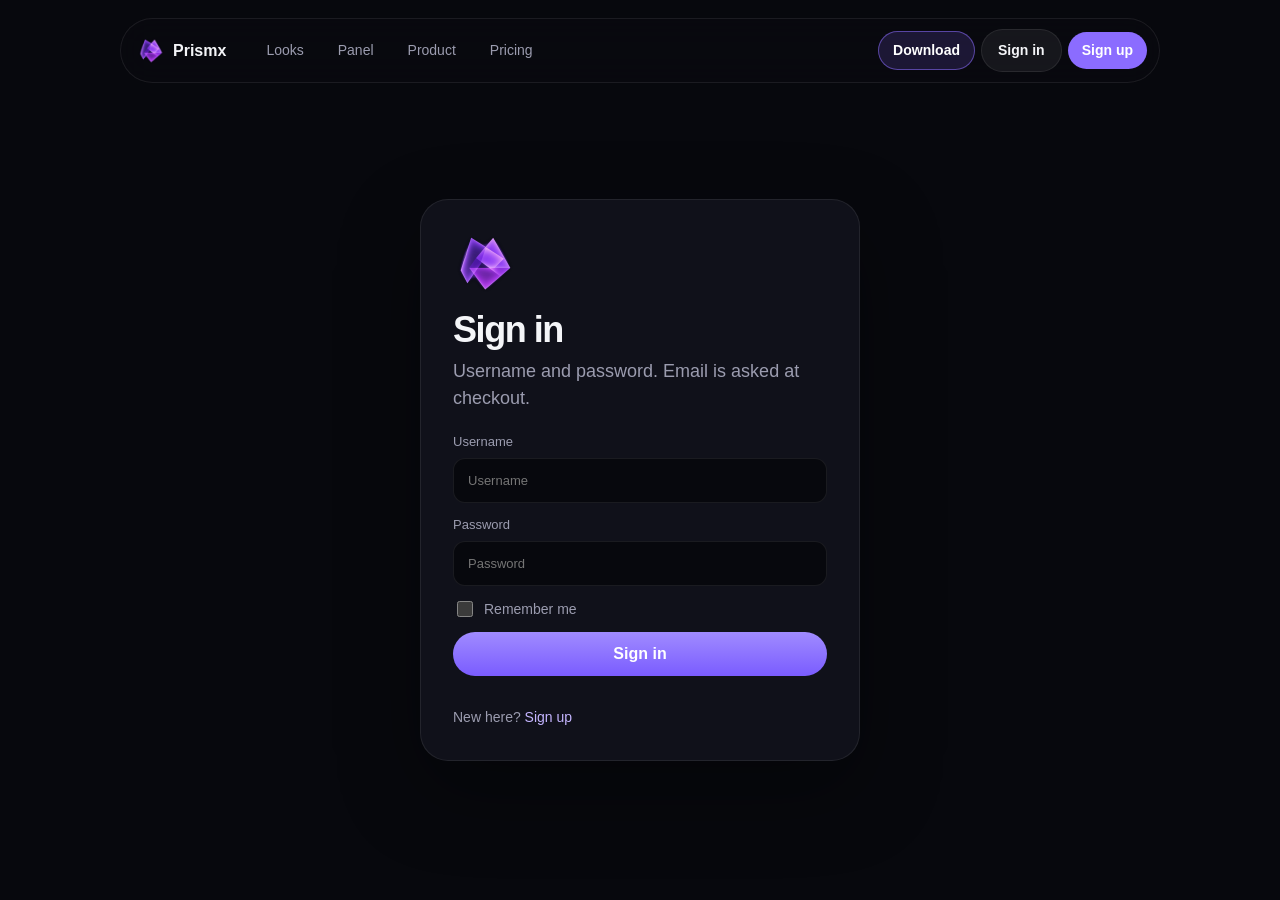
==== commit b08c557d: "Add mouse-tilt panel demo after looks and refresh download screenshot." ====
--- a/account.html
+++ b/account.html
@@ -16,6 +16,7 @@
     </a>
     <nav class="nav-links" aria-label="Page">
       <a href="index.html#looks">Looks</a>
+      <a href="index.html#panel">Panel</a>
       <a href="index.html#product">Product</a>
       <a href="index.html#pricing">Pricing</a>
       <a class="nav-download" href="download.html">Download</a>
--- a/styles.css
+++ b/styles.css
@@ -174,6 +174,59 @@
   text-align: left; padding: 12px 0; color: var(--muted); cursor: pointer;
 }
 .chapters button.on { color: white; border-top-color: var(--purple); }
+
+.panel-stage {
+  padding: 40px 6vw 110px;
+  display: grid;
+  justify-items: center;
+  gap: 36px;
+}
+.panel-stage .section-head {
+  margin: 0 auto 0;
+  text-align: center;
+}
+.panel-tilt {
+  position: relative;
+  width: min(920px, 100%);
+  perspective: 1200px;
+  padding: 28px 12px 8px;
+}
+.panel-tilt-glow {
+  position: absolute;
+  inset: 8% 12% 18%;
+  background: radial-gradient(ellipse at center, rgba(139, 108, 255, 0.28), transparent 68%);
+  filter: blur(18px);
+  pointer-events: none;
+  z-index: 0;
+}
+.panel-tilt-card {
+  position: relative;
+  z-index: 1;
+  border-radius: 22px;
+  overflow: hidden;
+  border: 1px solid var(--line);
+  background: #0c0d14;
+  box-shadow:
+    0 28px 70px rgba(0, 0, 0, 0.45),
+    0 0 0 1px rgba(255, 255, 255, 0.03) inset;
+  transform-style: preserve-3d;
+  will-change: transform;
+  transition: transform 0.18s ease-out, box-shadow 0.3s var(--ease);
+}
+.panel-tilt:hover .panel-tilt-card {
+  box-shadow:
+    0 36px 90px rgba(0, 0, 0, 0.55),
+    0 0 0 1px rgba(183, 166, 255, 0.12) inset;
+}
+.panel-tilt-video {
+  display: block;
+  width: 100%;
+  height: auto;
+  aspect-ratio: 16 / 9;
+  object-fit: cover;
+  background: #07080d;
+  pointer-events: none;
+}
 
 .product, .pricing { padding: 110px 6vw; }
 .section-head { max-width: 680px; margin-bottom: 36px; }
@@ -484,6 +537,9 @@
   .chapters { position: relative; left: auto; right: auto; bottom: auto; margin-top: 8px; grid-template-columns: repeat(2, 1fr); }
   .cards, .plans { grid-template-columns: 1fr; }
   .plan.featured { transform: none; }
+  .panel-stage { padding-top: 24px; }
+  .panel-tilt { perspective: none; padding: 8px 0; }
+  .panel-tilt-card { transform: none !important; }
   footer { flex-direction: column; align-items: flex-start; }
   .checkout { grid-template-columns: 1fr; padding: 12px; }
   .order { min-height: 0; }
@@ -539,4 +595,5 @@
   ::view-transition-old(root),
   ::view-transition-new(root) { animation: none; }
   .manual, .manual-card { transition: none; }
-}
+  .panel-tilt-card { transition: none; transform: none !important; }
+}
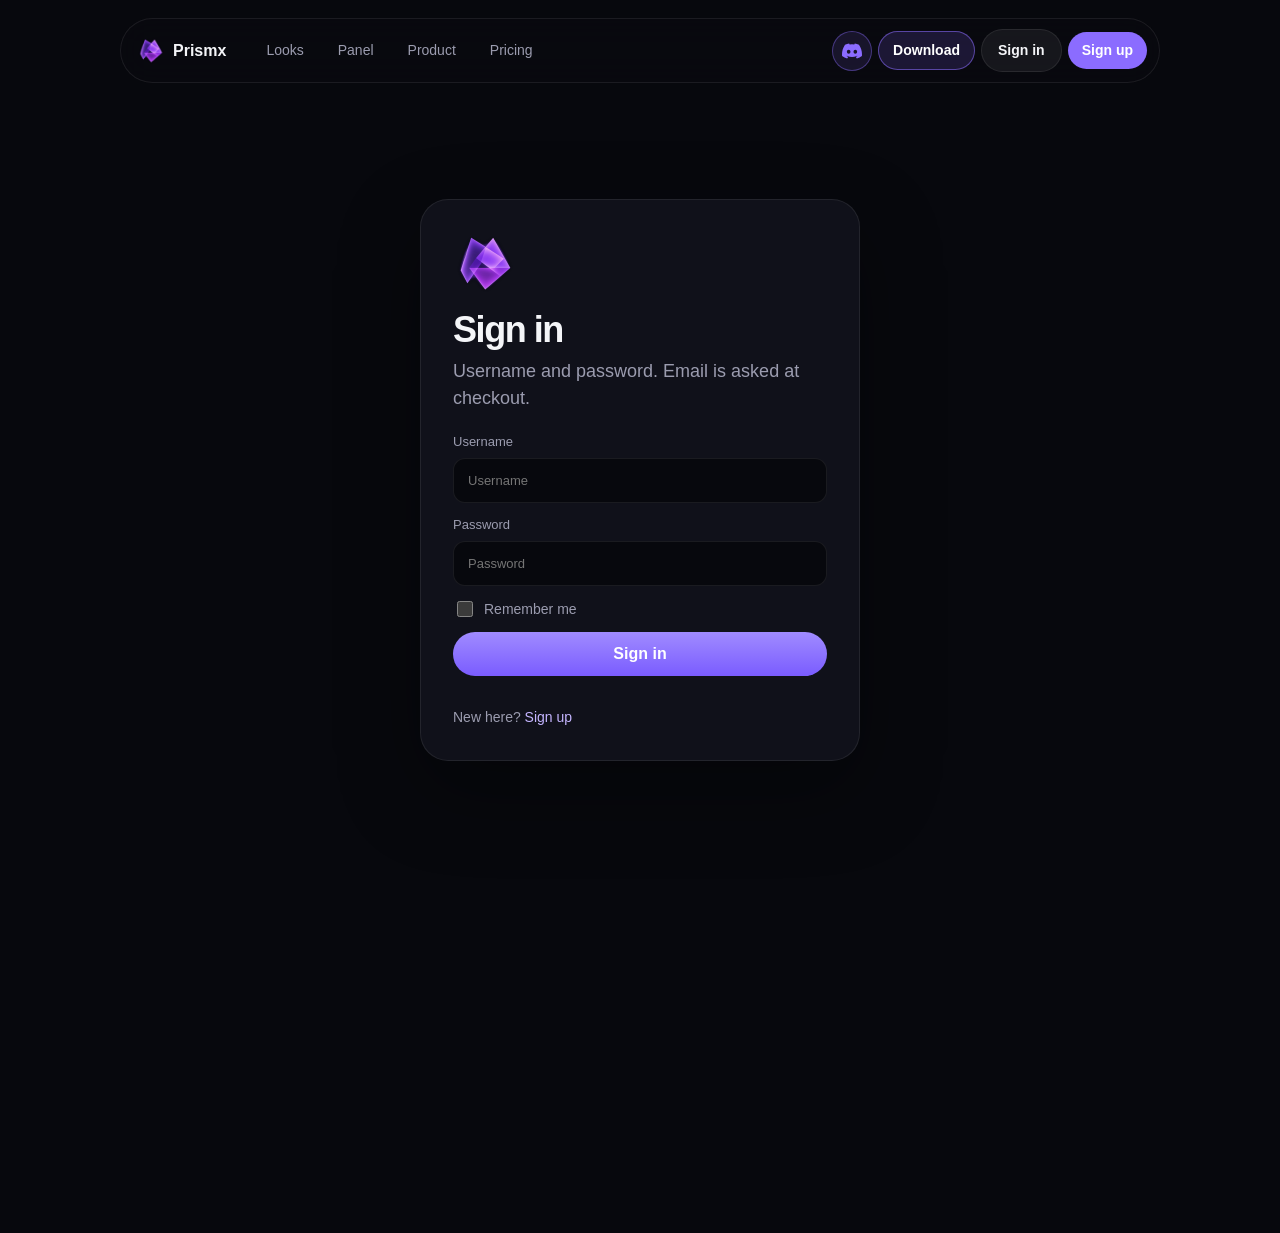
==== commit 6b17ed88: "Add purple Discord invite icon left of Download in the nav." ====
--- a/account.html
+++ b/account.html
@@ -6,7 +6,7 @@
   <meta name="view-transition" content="same-origin" />
   <title>Account settings — Prismx</title>
   <link rel="icon" href="logo.png" />
-  <link rel="stylesheet" href="styles.css?v=8" />
+  <link rel="stylesheet" href="styles.css?v=13" />
 </head>
 <body>
   <header class="nav">
@@ -19,6 +19,9 @@
       <a href="index.html#panel">Panel</a>
       <a href="index.html#product">Product</a>
       <a href="index.html#pricing">Pricing</a>
+      <a class="nav-discord" href="https://discord.gg/pNBAa9zqqb" target="_blank" rel="noopener noreferrer" aria-label="Discord">
+        <svg viewBox="0 0 127.14 96.36" aria-hidden="true"><path fill="currentColor" d="M107.7 8.07A105.15 105.15 0 0 0 81.47 0a72.06 72.06 0 0 0-3.36 6.83 97.68 97.68 0 0 0-29.5 0A72.37 72.37 0 0 0 45.27 0a105.89 105.89 0 0 0-26.25 8.09C2.79 32.65-1.71 56.6.54 80.21a105.73 105.73 0 0 0 32.17 16.15 77.7 77.7 0 0 0 6.89-11.11 68.42 68.42 0 0 1-10.85-5.18c.91-.66 1.8-1.34 2.66-2a75.57 75.57 0 0 0 64.32 0c.87.71 1.76 1.39 2.66 2a68.68 68.68 0 0 1-10.87 5.19 77 77 0 0 0 6.89 11.1 105.25 105.25 0 0 0 32.19-16.14c2.64-27.38-4.51-51.11-18.9-72.15ZM42.45 65.69C36.18 65.69 31 60 31 53s5-12.74 11.43-12.74S54 46 53.89 53s-5.05 12.69-11.44 12.69Zm42.24 0C78.41 65.69 73.25 60 73.25 53s5-12.74 11.44-12.74S96.23 46 96.12 53s-5.04 12.69-11.43 12.69Z"/></svg>
+      </a>
       <a class="nav-download" href="download.html">Download</a>
       <a class="nav-signin" id="navSignIn" href="account.html" aria-current="page">Sign in</a>
       <a class="nav-cta" id="navSignUp" href="signup.html">Sign up</a>
--- a/styles.css
+++ b/styles.css
@@ -44,8 +44,27 @@
   transition: background 0.35s var(--ease), color 0.35s var(--ease), transform 0.35s var(--ease);
 }
 .nav-links a:hover, .nav-links a[aria-current="page"] { color: var(--ink); background: rgba(255,255,255,0.06); }
+.nav-links .nav-discord {
+  margin-left: auto;
+  display: inline-flex;
+  align-items: center;
+  justify-content: center;
+  width: 40px;
+  height: 40px;
+  padding: 0;
+  border-radius: 999px;
+  color: var(--purple);
+  background: rgba(139, 108, 255, 0.12);
+  border: 1px solid rgba(139, 108, 255, 0.4);
+}
+.nav-links .nav-discord svg { width: 20px; height: 20px; display: block; }
+.nav-links .nav-discord:hover {
+  color: var(--purple-2);
+  background: rgba(139, 108, 255, 0.28);
+  transform: translateY(-2px);
+}
 .nav-links .nav-download {
-  margin-left: auto;
+  margin-left: 0;
   border: 1px solid rgba(139, 108, 255, 0.55);
   background: rgba(139, 108, 255, 0.16);
   color: white;
@@ -187,45 +206,126 @@
 }
 .panel-tilt {
   position: relative;
-  width: min(920px, 100%);
-  perspective: 1200px;
-  padding: 28px 12px 8px;
+  width: min(920px, calc(100% - 8px));
+  perspective: 1400px;
+  padding: 48px 96px 56px;
 }
 .panel-tilt-glow {
   position: absolute;
-  inset: 8% 12% 18%;
-  background: radial-gradient(ellipse at center, rgba(139, 108, 255, 0.28), transparent 68%);
-  filter: blur(18px);
+  inset: 14% 18% 22%;
+  background: radial-gradient(ellipse at center, rgba(139, 108, 255, 0.34), transparent 70%);
+  filter: blur(22px);
   pointer-events: none;
   z-index: 0;
 }
+.panel-tilt-scene {
+  position: relative;
+  z-index: 1;
+  transform-style: preserve-3d;
+  will-change: transform;
+  transition: transform 0.16s ease-out;
+}
 .panel-tilt-card {
   position: relative;
-  z-index: 1;
   border-radius: 22px;
   overflow: hidden;
-  border: 1px solid var(--line);
+  border: 1px solid rgba(139, 108, 255, 0.28);
   background: #0c0d14;
   box-shadow:
-    0 28px 70px rgba(0, 0, 0, 0.45),
+    0 28px 70px rgba(0, 0, 0, 0.5),
     0 0 0 1px rgba(255, 255, 255, 0.03) inset;
-  transform-style: preserve-3d;
-  will-change: transform;
-  transition: transform 0.18s ease-out, box-shadow 0.3s var(--ease);
+  transform: translateZ(10px);
+  transition: box-shadow 0.3s var(--ease);
 }
 .panel-tilt:hover .panel-tilt-card {
   box-shadow:
-    0 36px 90px rgba(0, 0, 0, 0.55),
-    0 0 0 1px rgba(183, 166, 255, 0.12) inset;
-}
-.panel-tilt-video {
+    0 40px 100px rgba(0, 0, 0, 0.58),
+    0 0 0 1px rgba(183, 166, 255, 0.16) inset;
+}
+.panel-tilt-shot {
   display: block;
   width: 100%;
   height: auto;
-  aspect-ratio: 16 / 9;
-  object-fit: cover;
   background: #07080d;
   pointer-events: none;
+  user-select: none;
+  -webkit-user-drag: none;
+}
+.panel-tilt-shine {
+  position: absolute;
+  inset: 0;
+  pointer-events: none;
+  border-radius: inherit;
+  background:
+    radial-gradient(
+      520px 340px at var(--shine-x, 48%) var(--shine-y, 36%),
+      rgba(255, 255, 255, 0.34),
+      rgba(196, 181, 255, 0.12) 32%,
+      transparent 60%
+    ),
+    linear-gradient(
+      118deg,
+      transparent 30%,
+      rgba(255, 255, 255, calc(0.05 + var(--shine-boost, 0) * 0.16)) 46%,
+      transparent 64%
+    );
+  mix-blend-mode: soft-light;
+  opacity: 0.9;
+}
+.panel-notes {
+  list-style: none;
+  margin: 0;
+  padding: 0;
+  position: absolute;
+  inset: 0;
+  pointer-events: none;
+  transform-style: preserve-3d;
+}
+.panel-note {
+  --nx: 50%;
+  --ny: 50%;
+  position: absolute;
+  left: var(--nx);
+  top: var(--ny);
+  transform: translate(-50%, -50%) translateZ(56px);
+  width: min(220px, 42vw);
+  padding: 12px 14px 12px 16px;
+  border-radius: 12px;
+  border: 1px solid rgba(255, 255, 255, 0.1);
+  border-left: 3px solid #8b6cff;
+  background: rgba(12, 13, 20, 0.9);
+  backdrop-filter: blur(12px);
+  box-shadow: 0 16px 36px rgba(0, 0, 0, 0.4);
+  color: var(--ink);
+}
+.panel-note.live {
+  border-left-color: transparent;
+  padding-left: 14px;
+}
+.panel-note.live strong::before {
+  content: "";
+  display: inline-block;
+  width: 8px;
+  height: 8px;
+  margin-right: 8px;
+  border-radius: 50%;
+  background: #3dd68c;
+  box-shadow: 0 0 0 4px rgba(61, 214, 140, 0.16), 0 0 14px rgba(61, 214, 140, 0.55);
+  vertical-align: 0;
+}
+.panel-note strong {
+  display: block;
+  font-size: 13px;
+  font-weight: 750;
+  letter-spacing: 0.08em;
+  text-transform: uppercase;
+  margin-bottom: 4px;
+}
+.panel-note span {
+  display: block;
+  color: rgba(244, 245, 248, 0.78);
+  font-size: 13px;
+  line-height: 1.35;
 }
 
 .product, .pricing { padding: 110px 6vw; }
@@ -528,8 +628,10 @@
     animation: menu-in 0.42s var(--ease);
   }
   .nav-toggle { display: block; }
+  .nav.open .nav-discord,
   .nav.open .nav-download,
   .nav.open .nav-signin { margin-left: 0; }
+  .nav.open .nav-discord { width: 100%; height: 42px; }
   .story { height: auto; }
   .story-pin { position: relative; height: auto; grid-template-columns: 1fr; padding-top: 120px; }
   .story-copy { min-height: 0; }
@@ -538,8 +640,22 @@
   .cards, .plans { grid-template-columns: 1fr; }
   .plan.featured { transform: none; }
   .panel-stage { padding-top: 24px; }
-  .panel-tilt { perspective: none; padding: 8px 0; }
-  .panel-tilt-card { transform: none !important; }
+  .panel-tilt { perspective: none; padding: 8px 0; width: 100%; }
+  .panel-tilt-scene { transform: none !important; }
+  .panel-notes {
+    position: relative;
+    inset: auto;
+    margin-top: 16px;
+    display: grid;
+    gap: 10px;
+  }
+  .panel-note {
+    position: relative;
+    left: auto !important;
+    top: auto !important;
+    width: auto;
+    transform: none;
+  }
   footer { flex-direction: column; align-items: flex-start; }
   .checkout { grid-template-columns: 1fr; padding: 12px; }
   .order { min-height: 0; }
@@ -595,5 +711,6 @@
   ::view-transition-old(root),
   ::view-transition-new(root) { animation: none; }
   .manual, .manual-card { transition: none; }
-  .panel-tilt-card { transition: none; transform: none !important; }
-}
+  .panel-tilt-scene { transition: none; transform: none !important; }
+  .panel-tilt-shine { opacity: 0.35; }
+}
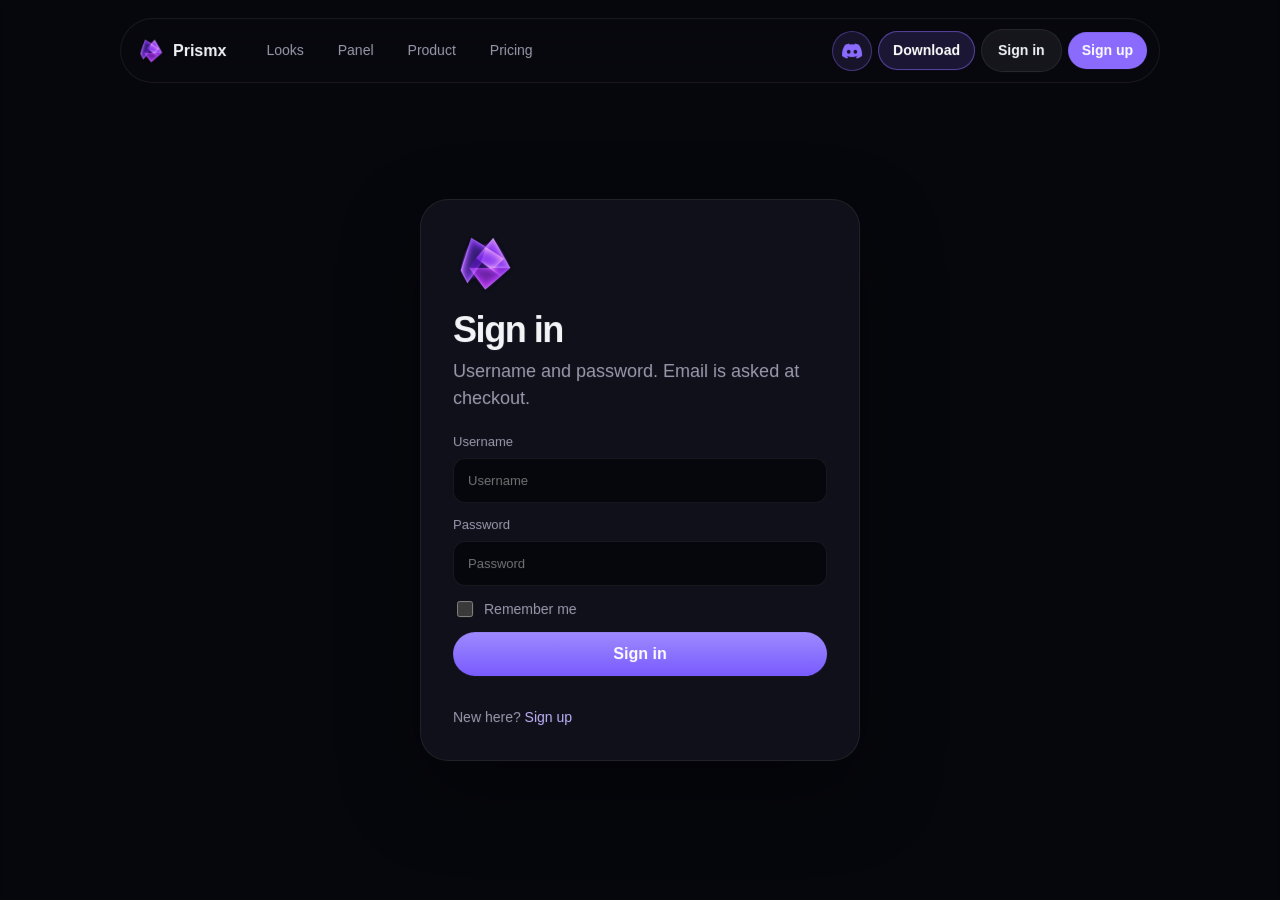
==== commit c441f302: "Use bot-owned Discord invite so previews are not personal." ====
--- a/account.html
+++ b/account.html
@@ -1,4 +1,4 @@
-<!DOCTYPE html>
+﻿<!DOCTYPE html>
 <html lang="en">
 <head>
   <meta charset="UTF-8" />
@@ -19,7 +19,7 @@
       <a href="index.html#panel">Panel</a>
       <a href="index.html#product">Product</a>
       <a href="index.html#pricing">Pricing</a>
-      <a class="nav-discord" href="https://discord.gg/pNBAa9zqqb" target="_blank" rel="noopener noreferrer" aria-label="Discord">
+      <a class="nav-discord" href="https://discord.gg/Mb7gmqeMnR" target="_blank" rel="noopener noreferrer" aria-label="Discord">
         <svg viewBox="0 0 127.14 96.36" aria-hidden="true"><path fill="currentColor" d="M107.7 8.07A105.15 105.15 0 0 0 81.47 0a72.06 72.06 0 0 0-3.36 6.83 97.68 97.68 0 0 0-29.5 0A72.37 72.37 0 0 0 45.27 0a105.89 105.89 0 0 0-26.25 8.09C2.79 32.65-1.71 56.6.54 80.21a105.73 105.73 0 0 0 32.17 16.15 77.7 77.7 0 0 0 6.89-11.11 68.42 68.42 0 0 1-10.85-5.18c.91-.66 1.8-1.34 2.66-2a75.57 75.57 0 0 0 64.32 0c.87.71 1.76 1.39 2.66 2a68.68 68.68 0 0 1-10.87 5.19 77 77 0 0 0 6.89 11.1 105.25 105.25 0 0 0 32.19-16.14c2.64-27.38-4.51-51.11-18.9-72.15ZM42.45 65.69C36.18 65.69 31 60 31 53s5-12.74 11.43-12.74S54 46 53.89 53s-5.05 12.69-11.44 12.69Zm42.24 0C78.41 65.69 73.25 60 73.25 53s5-12.74 11.44-12.74S96.23 46 96.12 53s-5.04 12.69-11.43 12.69Z"/></svg>
       </a>
       <a class="nav-download" href="download.html">Download</a>
